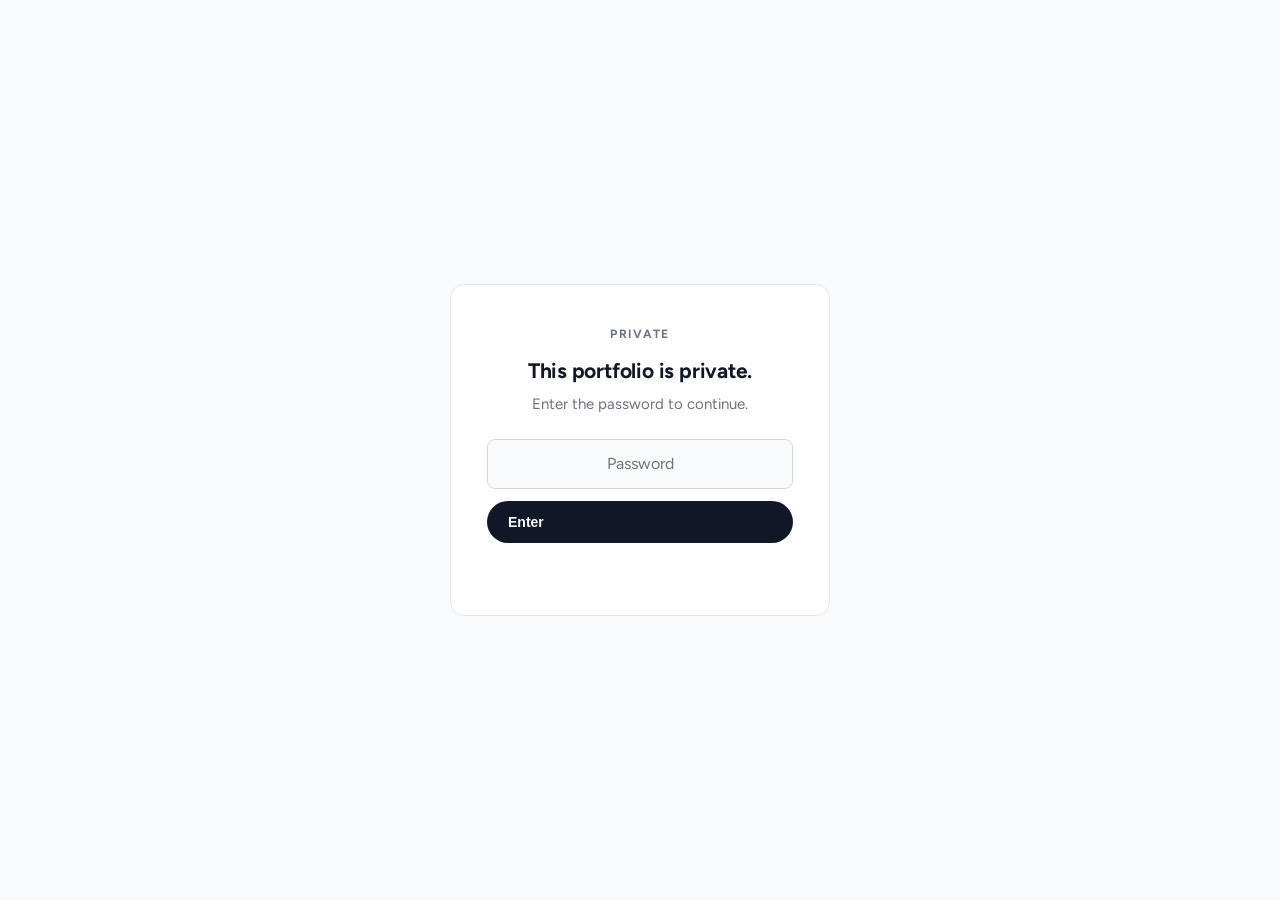
==== about.html @ 8e5d4980 "Add a password gate in front of the whole site Every page now shows a lock screen until the visitor " ====
<!DOCTYPE html>
<html lang="en" class="gate-active">
<head>
  <meta charset="UTF-8" />
  <script>
    if (localStorage.getItem('vgdlt_unlocked') === '1') {
      document.documentElement.classList.remove('gate-active');
    }
  </script>
  <meta name="viewport" content="width=device-width, initial-scale=1.0" />
  <title>About — Valerie Gomez de la Torre</title>
  <link rel="preconnect" href="https://fonts.googleapis.com" />
  <link rel="preconnect" href="https://fonts.gstatic.com" crossorigin />
  <link href="https://fonts.googleapis.com/css2?family=Figtree:ital,wght@0,400;0,700;1,400&display=swap" rel="stylesheet" />
  <link rel="stylesheet" href="style.css?v=48" />
</head>
<body>

  <div id="gate">
    <div class="gate-card">
      <span class="eyebrow">Private</span>
      <h1>This portfolio is private.</h1>
      <p>Enter the password to continue.</p>
      <form class="gate-form" id="gate-form">
        <input class="gate-input" id="gate-input" type="password" placeholder="Password" autocomplete="off" required />
        <button class="btn" type="submit">Enter</button>
        <span class="gate-error" id="gate-error">That&rsquo;s not quite right. Try again.</span>
      </form>
    </div>
  </div>

  <header class="site-header">
    <div class="wrap nav">
      <a class="brand" href="index.html">vgdlt</a>
      <nav class="nav-links" aria-label="Primary">
        <a href="work.html">Work</a>
        <a href="about.html" aria-current="page">About</a>
      </nav>
    </div>
  </header>
  <main>
    <section class="section">
      <div class="wrap stack-lg">
        <div class="page-head">
          <span class="eyebrow">About me</span>
          <h1>A little backstory</h1>
        </div>

        <div class="story">
          <p>I&rsquo;ve always noticed when something feels harder than it should.</p>
          <p>As a kid, I redesigned my dollhouses because the layouts didn&rsquo;t make sense to me. My friends also learned pretty quickly that if I was in charge of an adventure, there was probably going to be a plan. When I got my first car at 16, I read the manual cover to cover. I genuinely wanted to know how everything worked.</p>
          <p>As I got older, I became weirdly aware of wayfinding, whether it was confusing signs in a parking garage, airport lines that sent people in the wrong direction, or later, digital experiences where it wasn&rsquo;t clear what to do next.</p>
          <p>I was always noticing the little moments where better information or a clearer path could make things easier for someone.</p>
          <p>When I discovered <em>The Design of Everyday Things</em>, I finally realized there was a name for the way I saw the world, and that people actually made careers out of it.</p>
          <p>There&rsquo;s another thread that has followed me for just as long.</p>
          <p>I&rsquo;ve always loved helping people recognize and use their strengths.</p>
          <p>In high school and college, I was the friend signing artists up for competitions and helping musicians find gigs. For a while, I even thought I&rsquo;d become a casting agent.</p>
          <p>I&rsquo;ve never needed to be the person in the spotlight. I like seeing potential, connecting dots, and helping things come together.</p>
          <p>That&rsquo;s still what keeps me interested in the work today. The problems are bigger now, and often involve teams, organizations, products, and systems rather than elevator buttons, but the instinct is the same: understand what&rsquo;s getting in the way and find a better way through it.</p>
          <p>These days I live in Austin with my two kids and our dog, Violet. My family is from Ecuador, and that&rsquo;s an important part of who I am.</p>
          <p>I love the beach, the mountains, big cities, and spending time with family and friends. I also keep doing things that scare me a little, like learning to sail on the ocean despite being afraid of deep water.</p>
          <p>Someday I&rsquo;d love to paint.</p>
          <p>For now, coloring books are doing a pretty good job.</p>
        </div>

        <div class="mosaic">
          <img src="assets/about-kids.jpg" alt="Valerie with her two kids on a night out" />
          <img src="assets/about-beach.jpg" alt="Feet up on a porch rail looking out at the water and a sailboat" />
        </div>

      </div>
    </section>
  </main>

    <section class="section section-dark">
      <div class="wrap center stack">
        <span class="eyebrow">Get in touch</span>
        <p class="lede">Curious about the work, the thinking behind it, or what we could do together? I&rsquo;d love to connect.</p>
        <div class="contact-row">
          <span class="contact-item">
            <span class="contact-email" id="contact-email">valeriegomez@gmail.com</span>
            <button class="copy-btn" type="button" data-copy="valeriegomez@gmail.com" aria-label="Copy email address" title="Copy email">
              <svg width="16" height="16" viewBox="0 0 16 16" fill="none" stroke="currentColor" stroke-width="1.5" stroke-linecap="round" stroke-linejoin="round" aria-hidden="true"><rect x="5.5" y="5.5" width="8" height="8" rx="1.5"/><path d="M10.5 5.5V3.5A1 1 0 0 0 9.5 2.5h-6a1 1 0 0 0-1 1v6a1 1 0 0 0 1 1h2"/></svg>
              <span class="copy-feedback" aria-live="polite"></span>
            </button>
          </span>
          <span class="contact-sep" aria-hidden="true">&middot;</span>
          <a class="contact-link" href="https://linkedin.com/in/valeriegomezdelatorre" target="_blank" rel="noopener">LinkedIn</a>
        </div>
      </div>
    </section>

  <footer class="site-footer">
    <div class="wrap">
      <span>&copy; 2026 Valerie Gomez de la Torre</span>
    </div>
  </footer>

<script>
  document.querySelectorAll('.copy-btn').forEach(function (btn) {
    btn.addEventListener('click', function () {
      var text = btn.getAttribute('data-copy');
      var fb = btn.querySelector('.copy-feedback');
      function done(ok) {
        fb.textContent = ok ? 'Copied' : 'Press \u2318C';
        btn.classList.add('is-copied');
        setTimeout(function () { fb.textContent = ''; btn.classList.remove('is-copied'); }, 1600);
      }
      if (navigator.clipboard && navigator.clipboard.writeText) {
        navigator.clipboard.writeText(text).then(function () { done(true); }, function () { done(false); });
      } else {
        var r = document.createRange(); r.selectNodeContents(document.getElementById('contact-email'));
        var sel = window.getSelection(); sel.removeAllRanges(); sel.addRange(r);
        done(document.execCommand && document.execCommand('copy'));
      }
    });
  });
</script>
  <script src="assets/gate.js" defer></script>
</body>
</html>
---- style.css ----
/* ==========================================================================
   Portfolio v2 — design system
   Grayscale-first, one typeface (Figtree 400/700), flat surfaces, no shadows.
   ========================================================================== */

:root {
  --ink: #111827;
  --body: #4B5563;
  --muted: #6B7280;
  --faint: #9CA3AF;
  --bg: #F9FAFB;
  --bg-alt: #F3F4F6;
  --line: #E5E7EB;
  --line-strong: #D1D5DB;
  --white: #FFFFFF;
  --accent: #6366F1;        /* reserved; currently unused */

  --r-sm: 8px;
  --r-md: 14px;
  --r-lg: 16px;
  --r-xl: 24px;

  --margin: clamp(20px, 3vw, 48px);
  --measure: 62ch;
  --font: "Figtree", system-ui, -apple-system, "Segoe UI", Helvetica, Arial, sans-serif;
}

/* ---------- Reset ---------- */
*, *::before, *::after { box-sizing: border-box; }
html { -webkit-text-size-adjust: 100%; }
body {
  margin: 0;
  font-family: var(--font);
  font-weight: 400;
  font-size: 17px;
  line-height: 1.5;
  color: var(--body);
  background: var(--bg);
  -webkit-font-smoothing: antialiased;
}
img { max-width: 100%; display: block; }
a { color: inherit; text-decoration: none; }
h1, h2, h3, p { margin: 0; }
ul { margin: 0; padding: 0; list-style: none; }

/* ---------- Type scale ---------- */
h1, h2, h3, .display { color: var(--ink); font-weight: 700; }
.display { font-size: clamp(34px, 5vw, 58px); line-height: 1.15; letter-spacing: -0.01em; }
h1 { font-size: clamp(30px, 4vw, 44px); line-height: 1.2; letter-spacing: -0.01em; }
h2 { font-size: clamp(24px, 3vw, 32px); line-height: 1.25; }
h3 { font-size: 20px; line-height: 1.3; }

.lede { font-size: clamp(18px, 1.6vw, 22px); line-height: 1.45; max-width: var(--measure); }
p { max-width: var(--measure); }
p + p { margin-top: 1em; }

.eyebrow {
  display: block;
  font-size: 12px;
  font-weight: 700;
  text-transform: uppercase;
  letter-spacing: 0.14em;
  color: var(--muted);
}
.meta { font-size: 14px; color: var(--muted); }
.caption { font-size: 13px; color: var(--faint); }

/* ---------- Layout ---------- */
.wrap {
  width: 100%;
  max-width: 1120px;
  margin: 0 auto;
  padding-left: var(--margin);
  padding-right: var(--margin);
}
.section { padding: clamp(56px, 8vw, 112px) 0; }
.section-tight { padding: clamp(40px, 5vw, 64px) 0; }
.section-alt { background: var(--bg-alt); }
.section-intro { padding-bottom: clamp(32px, 4vw, 56px); }
.standfirst { padding: clamp(32px, 4vw, 48px) 0 0; }
.standfirst-text {
  color: var(--ink);
  font-weight: 700;
  font-size: clamp(18px, 1.6vw, 22px);
  line-height: 1.45;
  max-width: 880px;
}
.standfirst + .section-intro { padding-top: 24px; }
.para { padding: 28px 0; border-top: 1px solid var(--line); }
.para:last-child { border-bottom: 1px solid var(--line); }
.para .runin { display: block; color: var(--ink); font-weight: 700; font-size: 20px; line-height: 1.35; margin-bottom: 10px; }
.para p { max-width: 880px; }
.section-dark { background: var(--ink); color: var(--faint); }
.section-dark h1, .section-dark h2, .section-dark h3, .section-dark .display { color: var(--white); }
.section-dark .eyebrow { color: var(--faint); }
.section-dark .lede { max-width: none; font-size: 19px; text-wrap: balance; }
.section-dark a.btn { background: var(--white); color: var(--ink); }
.section-dark a.btn-ghost { background: transparent; color: var(--white); border-color: rgba(255, 255, 255, 0.4); }

.stack > * + * { margin-top: 20px; }
.stack-lg > * + * { margin-top: 40px; }
.center { text-align: center; }
.nowrap { white-space: nowrap; }
@media (max-width: 600px) { .nowrap { white-space: normal; } }
.center p, .center .lede { margin-left: auto; margin-right: auto; }

hr, .rule { border: 0; height: 0; border-top: 1px solid var(--line); margin: 0; }

/* ---------- Header / nav ---------- */
.site-header {
  border-bottom: 1px solid var(--line);
  background: var(--bg);
}
.nav {
  display: flex;
  align-items: center;
  justify-content: space-between;
  gap: 24px;
  height: 68px;
}
.brand {
  display: inline-flex;
  align-items: center;
  gap: 10px;
  font-weight: 700;
  color: var(--ink);
  font-size: 16px;
  letter-spacing: 0.04em;
}
.nav-links { display: flex; gap: 6px; }
.nav-links a {
  font-size: 14px;
  font-weight: 700;
  color: var(--muted);
  padding: 8px 12px;
  border-radius: 999px;
}
.nav-links a:hover { color: var(--ink); background: var(--bg-alt); }
.nav-links a[aria-current="page"] { color: var(--white); background: var(--ink); }

/* Contact row in the dark band */
.contact-row {
  display: flex;
  flex-wrap: wrap;
  justify-content: center;
  align-items: center;
  gap: 12px 18px;
  font-size: 18px;
  font-weight: 700;
  color: var(--white);
}
.contact-item { display: inline-flex; align-items: center; gap: 8px; }
.contact-sep { color: var(--faint); font-weight: 400; }
.contact-link {
  color: var(--white);
  border-bottom: 1px solid rgba(255, 255, 255, 0.4);
  padding-bottom: 2px;
}
.contact-link:hover { border-bottom-color: var(--white); }
.copy-btn {
  position: relative;
  display: inline-flex;
  align-items: center;
  justify-content: center;
  width: 30px;
  height: 30px;
  padding: 0;
  border: 1px solid rgba(255, 255, 255, 0.25);
  border-radius: var(--r-sm);
  background: transparent;
  color: var(--faint);
  cursor: pointer;
  font: inherit;
}
.copy-btn:hover, .copy-btn:focus-visible { color: var(--white); border-color: rgba(255, 255, 255, 0.6); outline: none; }
.copy-btn.is-copied { color: var(--white); border-color: var(--white); }
.copy-feedback {
  position: absolute;
  left: 50%;
  bottom: calc(100% + 8px);
  transform: translateX(-50%);
  font-size: 12px;
  font-weight: 700;
  letter-spacing: 0.08em;
  text-transform: uppercase;
  color: var(--white);
  white-space: nowrap;
  pointer-events: none;
}

/* ---------- Footer ---------- */
.site-footer {
  border-top: 1px solid var(--line);
  padding: 32px 0;
  font-size: 14px;
  color: var(--muted);
}
.site-footer .wrap {
  display: flex;
  flex-wrap: wrap;
  justify-content: space-between;
  gap: 12px 24px;
}
.site-footer a { color: var(--ink); font-weight: 700; }

/* ---------- Components ---------- */
.btn {
  display: inline-flex;
  align-items: center;
  gap: 8px;
  padding: 12px 20px;
  border-radius: 999px;
  background: var(--ink);
  color: var(--white);
  font-size: 14px;
  font-weight: 700;
  border: 1px solid transparent;
}
.btn-ghost { background: transparent; color: var(--ink); border-color: var(--line-strong); }
.btn-row { display: flex; flex-wrap: wrap; gap: 12px; }
.text-link {
  color: var(--ink);
  font-weight: 700;
  border-bottom: 1px solid var(--line-strong);
  padding-bottom: 2px;
}
.text-link:hover { border-bottom-color: var(--ink); }

.pill {
  display: inline-flex;
  align-items: center;
  padding: 5px 11px;
  border-radius: 999px;
  font-size: 11px;
  font-weight: 700;
  text-transform: uppercase;
  letter-spacing: 0.12em;
  line-height: 1.2;
  background: var(--line);
  color: var(--muted);
}
.pill-ink { background: var(--ink); color: var(--white); }
.pill-row { display: flex; flex-wrap: wrap; gap: 8px; }

.card {
  --card-pad: clamp(24px, 3vw, 36px);
  background: var(--white);
  border: 1px solid var(--line);
  border-radius: var(--r-md);
  padding: var(--card-pad);
}
.card-lg { border-radius: var(--r-lg); }

.marker {
  width: 28px;
  height: 28px;
  flex: 0 0 28px;
  border-radius: 50%;
  background: var(--ink);
  color: var(--white);
  display: inline-grid;
  place-items: center;
  font-size: 13px;
  font-weight: 700;
}

.placeholder {
  background: var(--bg-alt);
  border: 1px solid var(--line-strong);
  border-radius: var(--r-xl);
  display: grid;
  place-items: center;
  color: var(--faint);
  font-size: 13px;
  font-weight: 700;
  text-transform: uppercase;
  letter-spacing: 0.12em;
}

/* ---------- Home ---------- */
.hero {
  display: grid;
  grid-template-columns: minmax(0, 1.4fr) minmax(260px, 0.8fr);
  gap: clamp(40px, 6vw, 96px);
  align-items: center;
}
.hero-copy > * + * { margin-top: 24px; }
.hero-copy .display { margin-top: 16px; }
.portrait {
  aspect-ratio: 1 / 1;
  width: 100%;
  max-width: 420px;
  justify-self: end;
  border-radius: var(--r-xl);
  border: 1px solid var(--line-strong);
  object-fit: cover;
  overflow: hidden;
}

.logos { margin-top: 32px; }
.hero-solo { grid-template-columns: 1fr; }
.logos-center { text-align: center; }
.logos-note { margin: 0 auto; max-width: 62ch; color: var(--body); font-size: 16px; }
.logos-center .logo-row { justify-content: center; }
.logo-row {
  display: flex;
  flex-wrap: wrap;
  align-items: center;
  gap: 32px clamp(28px, 4vw, 56px);
}
.logo-row img {
  height: 28px;
  width: auto;
}
.logo-row img.logo-cisco { height: 40px; }
.logo-row img.logo-duo { height: 26px; }
.logo-row img.logo-frog { height: 26px; }
.logo-row img.logo-mckinsey { height: 30px; }
.logo-row img.logo-1password { height: 24px; }
.logo-row img.logo-att { height: 30px; }
.logo-row img.logo-hp { height: 38px; }

/* ---------- Home: thesis + four lenses ---------- */
.thesis > * + * { margin-top: 24px; }
.thesis p, .thesis .lede { max-width: 880px; }
.thesis .display { margin-top: 16px; }
.lede-ink { color: var(--ink); font-weight: 700; }
.lens-list { border-top: 1px solid var(--line); }
.lens-row {
  display: grid;
  grid-template-columns: 220px 1fr;
  gap: 24px clamp(24px, 4vw, 48px);
  padding: 32px 0 36px;
  border-bottom: 1px solid var(--line);
}
.lens-row h2 { font-size: 21px; line-height: 1.3; }
.lens-row p { max-width: 60ch; }
.more { margin-top: clamp(40px, 6vw, 56px); }
.more > * + * { margin-top: 24px; }
.more .lede, .more p { max-width: 880px; }

/* ---------- Article (How I work) ---------- */
.article .page-head .lede, .article .practice p, .article .looks, .article .outcome, .article .more p, .article .more .lede { max-width: 880px; }
.article .page-head { margin-bottom: clamp(48px, 7vw, 80px); }
.lens-section { padding-top: clamp(32px, 5vw, 44px); border-top: 1px solid var(--line); margin-bottom: clamp(40px, 6vw, 64px); }
.lens-head { margin-bottom: clamp(28px, 4vw, 40px); }
.lens-head h2 { font-size: clamp(26px, 3vw, 34px); margin-bottom: 8px; }
.practice { margin-bottom: clamp(40px, 5vw, 56px); }
.practice:last-child { margin-bottom: 0; }
.practice h3 { font-size: clamp(20px, 2vw, 24px); margin-bottom: 14px; }

.sub-label {
  display: block;
  font-size: 12px;
  font-weight: 700;
  text-transform: uppercase;
  letter-spacing: 0.14em;
  color: var(--muted);
  margin-bottom: 12px;
}
.looks { padding-left: 20px; list-style: disc; margin-top: 18px; }
.looks li { margin-bottom: 8px; padding-left: 4px; }
.looks li::marker { color: var(--faint); }
.outcome {
  margin-top: 24px;
  padding: 20px 24px;
  background: var(--bg-alt);
  border-radius: var(--r-md);
}
.outcome .sub-label { margin-bottom: 6px; }
.outcome p { color: var(--ink); }

/* ---------- Work ---------- */
.page-head > * + * { margin-top: 16px; }
.case-list { display: grid; gap: 20px; }
.case { display: grid; gap: 16px; }
.case-head {
  display: flex;
  flex-wrap: wrap;
  align-items: baseline;
  justify-content: space-between;
  gap: 8px 24px;
}
.case-cols {
  display: grid;
  grid-template-columns: repeat(3, 1fr);
  border-top: 1px solid var(--line);
  margin-top: 8px;
}
.case-col {
  padding: 24px 24px 4px 0;
  border-right: 1px solid var(--line);
}
.case-col + .case-col { padding-left: 24px; }
.case-col:last-child { border-right: 0; padding-right: 0; }
.case-label {
  display: block;
  font-size: 11px;
  font-weight: 700;
  text-transform: uppercase;
  letter-spacing: 0.12em;
  color: var(--faint);
  margin-bottom: 12px;
}
.case-col h3 { font-size: 18px; line-height: 1.35; margin-bottom: 14px; }
.case-col ul { padding-left: 18px; list-style: disc; font-size: 15px; line-height: 1.55; }
.case-col li { margin-bottom: 8px; }
.case-col li:last-child { margin-bottom: 0; }
.case-col li::marker { color: var(--faint); }

/* Featured case: dark cover band flush with the card edges */
.case-cover {
  background: var(--ink);
  color: var(--faint);
  margin: calc(-1 * var(--card-pad)) calc(-1 * var(--card-pad)) 8px;
  padding: var(--card-pad);
  border-radius: var(--r-lg) var(--r-lg) 0 0;
  overflow: hidden;
}
.case-cover-top {
  display: grid;
  grid-template-columns: minmax(0, 1fr) 44%;
  gap: clamp(24px, 4vw, 56px);
}
.case-cover-copy {
  display: flex;
  flex-direction: column;
  align-items: flex-start;
  gap: clamp(28px, 4vw, 40px);
}
.case-cover h2 {
  color: var(--white);
  font-size: clamp(30px, 3.6vw, 44px);
  line-height: 1.12;
  letter-spacing: -0.01em;
}
.case-sub {
  display: block;
  color: var(--faint);
  font-size: clamp(18px, 2vw, 24px);
  line-height: 1.3;
  margin-top: 10px;
}
.logo-pill {
  display: inline-flex;
  align-items: center;
  padding: 12px 20px;
  border: 1px solid rgba(255, 255, 255, 0.35);
  border-radius: 999px;
}
.logo-pill img { height: 22px; width: auto; }
.case-meta {
  margin: 0;
  width: 100%;
  max-width: 420px;
}
.case-meta div {
  display: grid;
  grid-template-columns: 90px 1fr;
  gap: 16px;
  padding: 12px 0;
  border-top: 1px solid rgba(255, 255, 255, 0.18);
  align-items: baseline;
}
.case-meta dt {
  font-size: 11px;
  font-weight: 700;
  text-transform: uppercase;
  letter-spacing: 0.12em;
  color: var(--faint);
  padding-top: 3px;
}
.case-meta dd { margin: 0; color: var(--white); font-size: 16px; line-height: 1.45; }
/* Screenshot: bleeds off the top, right, and bottom edges of the band */
.case-shotwrap {
  position: relative;
  margin: calc(-1 * var(--card-pad)) calc(-1 * var(--card-pad)) calc(-1 * var(--card-pad)) 0;
  min-height: 320px;
  overflow: hidden;
}
.case-shotwrap img {
  position: absolute;
  top: 48px;
  left: 0;
  width: calc(100% + 80px);
  max-width: none;
  height: calc(100% - 48px);
  object-fit: cover;
  object-position: left top;
  border-radius: var(--r-md) 0 0 0;
  border: 1px solid rgba(255, 255, 255, 0.18);
  border-right: 0;
  border-bottom: 0;
}

/* ---------- Playbook ---------- */
.feed { max-width: 720px; }
.entry {
  display: grid;
  grid-template-columns: 28px 1fr;
  gap: 20px;
  padding: clamp(32px, 4vw, 48px) 0;
  border-top: 1px solid var(--line);
}
.entry:first-child { border-top: 0; padding-top: 0; }
.entry-body > * + * { margin-top: 12px; }
.entry-body h2 { font-size: 22px; }
.entry-body .meta { margin-top: 0; margin-bottom: 4px; }

/* ---------- About ---------- */
.mosaic {
  display: grid;
  grid-template-columns: repeat(2, 1fr);
  gap: 12px;
  max-width: 76ch;
}
.mosaic .placeholder, .mosaic img {
  aspect-ratio: 1 / 1;
  width: 100%;
  object-fit: cover;
  border-radius: var(--r-xl);
  border: 1px solid var(--line-strong);
}
.story { max-width: 76ch; }
.story p { max-width: none; font-size: 17px; }
.story p + p { margin-top: 1.2em; }
.two-col {
  display: grid;
  grid-template-columns: 220px 1fr;
  gap: clamp(24px, 4vw, 64px);
  align-items: start;
}

/* ---------- Responsive ---------- */
@media (max-width: 860px) {
  .hero { grid-template-columns: minmax(0, 1fr); }
  .portrait { max-width: 280px; }
  .portrait { justify-self: start; max-width: 320px; order: -1; }
  .photo-grid { grid-template-columns: repeat(2, 1fr); }
  .mosaic { grid-template-columns: repeat(2, 1fr); }
  .two-col { grid-template-columns: 1fr; }
  .lens-row { grid-template-columns: 1fr; gap: 10px; }
  .case-cols { grid-template-columns: 1fr; }
  .case-cover-top { grid-template-columns: 1fr; }
  .case-shotwrap { margin: 0; min-height: 0; }
  .case-shotwrap img { position: static; width: 100%; height: auto; border-radius: var(--r-md); border-right: 1px solid rgba(255, 255, 255, 0.18); }
  .case-col { border-right: 0; border-bottom: 1px solid var(--line); padding: 20px 0; }
  .case-col + .case-col { padding-left: 0; }
  .case-col:last-child { border-bottom: 0; }
}
@media (max-width: 600px) {
  body { font-size: 16px; }
  .nav { height: auto; padding: 14px 0; flex-wrap: wrap; }
  .nav-links a { padding: 6px 10px; }
  .entry { grid-template-columns: 1fr; gap: 10px; }
  .mosaic { grid-template-columns: repeat(2, 1fr); }
}

/* ---------- Password gate ---------- */
#gate {
  display: none;
  position: fixed;
  inset: 0;
  z-index: 9999;
  align-items: center;
  justify-content: center;
  background: var(--bg);
  padding: var(--margin);
}
html.gate-active #gate { display: flex; }
html.gate-active .site-header,
html.gate-active main,
html.gate-active .site-footer { display: none !important; }

.gate-card {
  width: 100%;
  max-width: 380px;
  background: var(--white);
  border: 1px solid var(--line);
  border-radius: var(--r-md);
  padding: 40px 36px;
  text-align: center;
}
.gate-card .eyebrow { display: block; margin-bottom: 14px; }
.gate-card h1 { font-size: 21px; line-height: 1.3; margin-bottom: 8px; }
.gate-card p { font-size: 15px; color: var(--muted); margin: 0 auto 24px; max-width: 30ch; }
.gate-form { display: flex; flex-direction: column; gap: 12px; }
.gate-input {
  font: inherit;
  font-size: 16px;
  padding: 12px 16px;
  border: 1px solid var(--line-strong);
  border-radius: var(--r-sm);
  background: var(--bg);
  color: var(--ink);
  text-align: center;
  width: 100%;
}
.gate-input:focus { outline: 2px solid var(--ink); outline-offset: 1px; }
.gate-error {
  font-size: 13px;
  color: #B42318;
  min-height: 18px;
  visibility: hidden;
}
.gate-error.show { visibility: visible; }
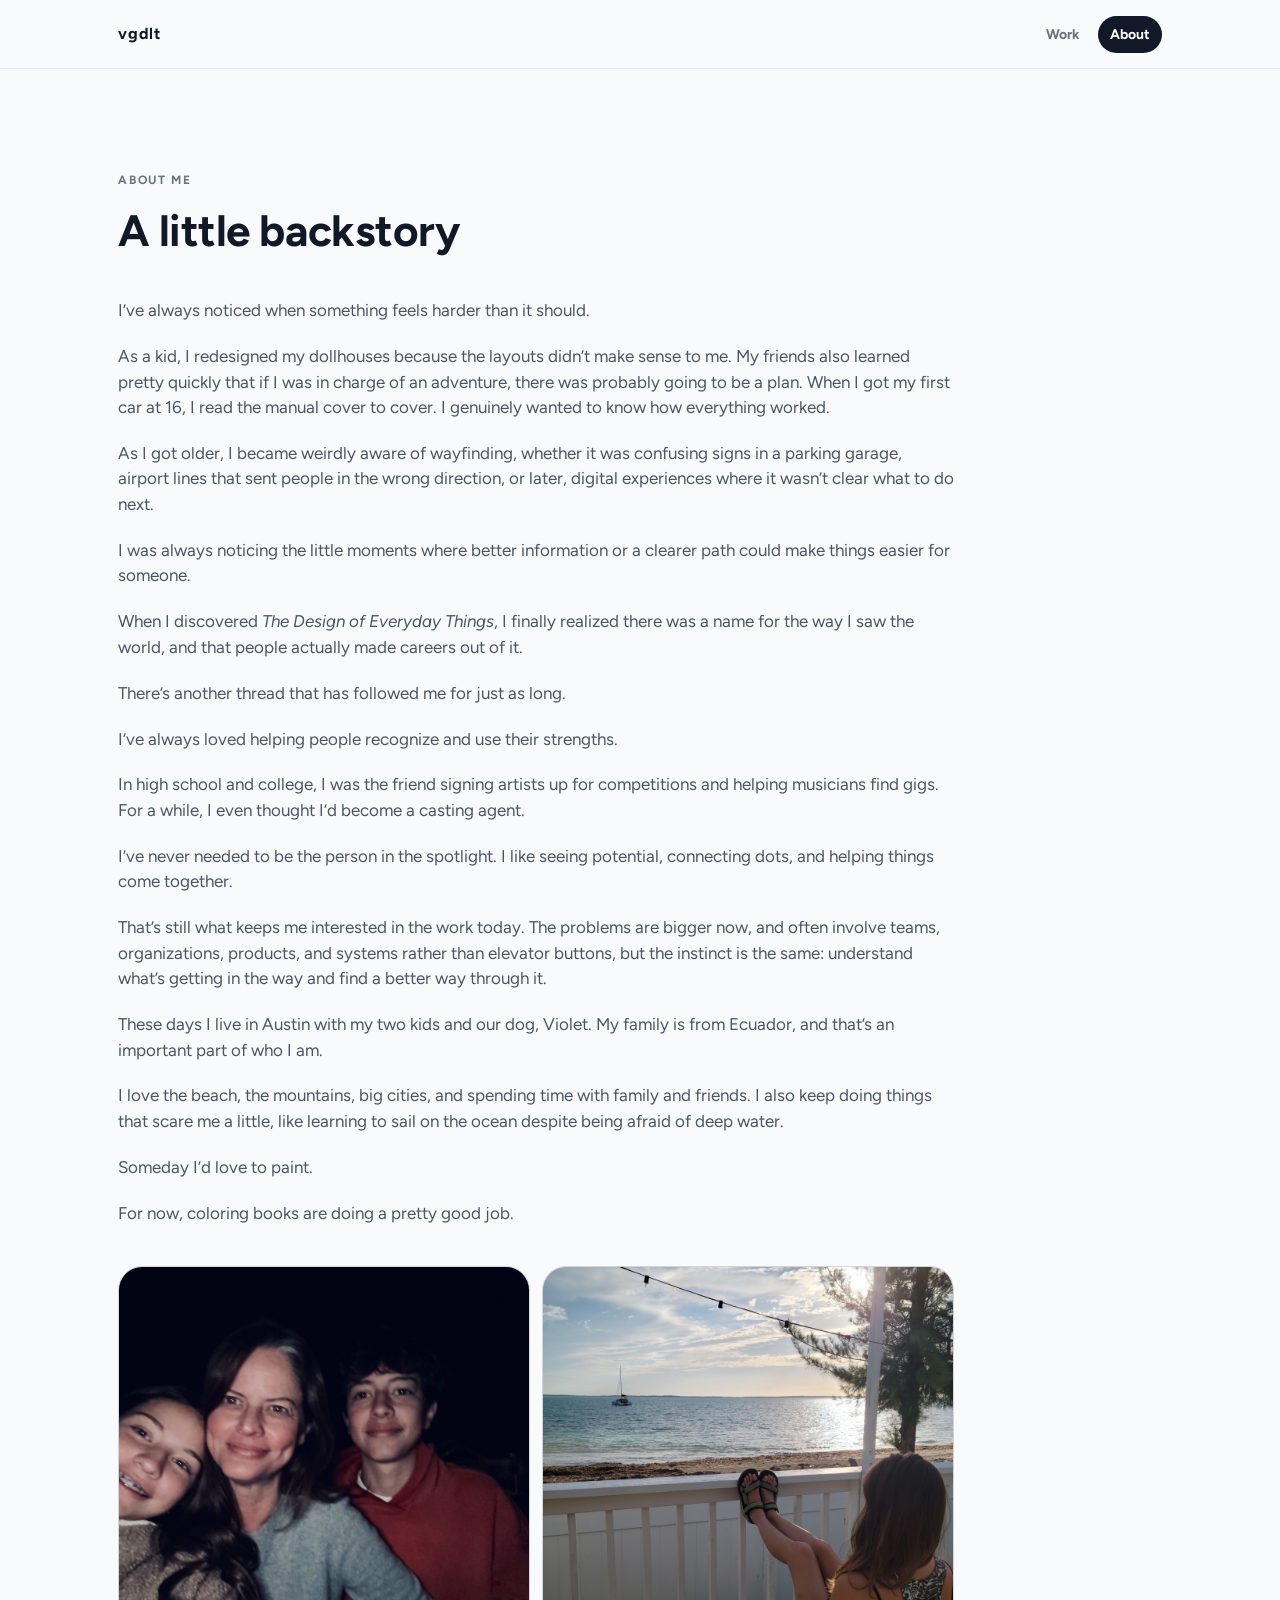
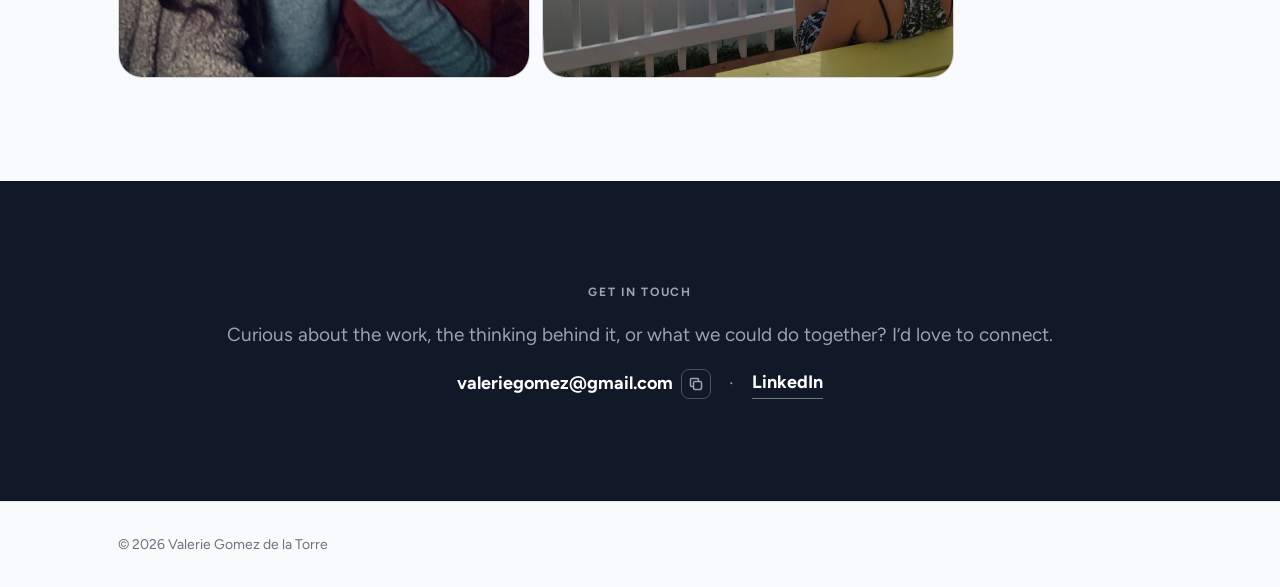
==== commit b82fe90c: "Revert "Add a password gate in front of the whole site" This reverts commit 8e5d498059c653c047aed2ac" ====
--- a/about.html
+++ b/about.html
@@ -1,33 +1,15 @@
 <!DOCTYPE html>
-<html lang="en" class="gate-active">
+<html lang="en">
 <head>
   <meta charset="UTF-8" />
-  <script>
-    if (localStorage.getItem('vgdlt_unlocked') === '1') {
-      document.documentElement.classList.remove('gate-active');
-    }
-  </script>
   <meta name="viewport" content="width=device-width, initial-scale=1.0" />
   <title>About — Valerie Gomez de la Torre</title>
   <link rel="preconnect" href="https://fonts.googleapis.com" />
   <link rel="preconnect" href="https://fonts.gstatic.com" crossorigin />
   <link href="https://fonts.googleapis.com/css2?family=Figtree:ital,wght@0,400;0,700;1,400&display=swap" rel="stylesheet" />
-  <link rel="stylesheet" href="style.css?v=48" />
+  <link rel="stylesheet" href="style.css?v=47" />
 </head>
 <body>
-
-  <div id="gate">
-    <div class="gate-card">
-      <span class="eyebrow">Private</span>
-      <h1>This portfolio is private.</h1>
-      <p>Enter the password to continue.</p>
-      <form class="gate-form" id="gate-form">
-        <input class="gate-input" id="gate-input" type="password" placeholder="Password" autocomplete="off" required />
-        <button class="btn" type="submit">Enter</button>
-        <span class="gate-error" id="gate-error">That&rsquo;s not quite right. Try again.</span>
-      </form>
-    </div>
-  </div>
 
   <header class="site-header">
     <div class="wrap nav">
@@ -116,6 +98,5 @@
     });
   });
 </script>
-  <script src="assets/gate.js" defer></script>
 </body>
 </html>
--- a/style.css
+++ b/style.css
@@ -555,52 +555,3 @@
   .entry { grid-template-columns: 1fr; gap: 10px; }
   .mosaic { grid-template-columns: repeat(2, 1fr); }
 }
-
-/* ---------- Password gate ---------- */
-#gate {
-  display: none;
-  position: fixed;
-  inset: 0;
-  z-index: 9999;
-  align-items: center;
-  justify-content: center;
-  background: var(--bg);
-  padding: var(--margin);
-}
-html.gate-active #gate { display: flex; }
-html.gate-active .site-header,
-html.gate-active main,
-html.gate-active .site-footer { display: none !important; }
-
-.gate-card {
-  width: 100%;
-  max-width: 380px;
-  background: var(--white);
-  border: 1px solid var(--line);
-  border-radius: var(--r-md);
-  padding: 40px 36px;
-  text-align: center;
-}
-.gate-card .eyebrow { display: block; margin-bottom: 14px; }
-.gate-card h1 { font-size: 21px; line-height: 1.3; margin-bottom: 8px; }
-.gate-card p { font-size: 15px; color: var(--muted); margin: 0 auto 24px; max-width: 30ch; }
-.gate-form { display: flex; flex-direction: column; gap: 12px; }
-.gate-input {
-  font: inherit;
-  font-size: 16px;
-  padding: 12px 16px;
-  border: 1px solid var(--line-strong);
-  border-radius: var(--r-sm);
-  background: var(--bg);
-  color: var(--ink);
-  text-align: center;
-  width: 100%;
-}
-.gate-input:focus { outline: 2px solid var(--ink); outline-offset: 1px; }
-.gate-error {
-  font-size: 13px;
-  color: #B42318;
-  min-height: 18px;
-  visibility: hidden;
-}
-.gate-error.show { visibility: visible; }
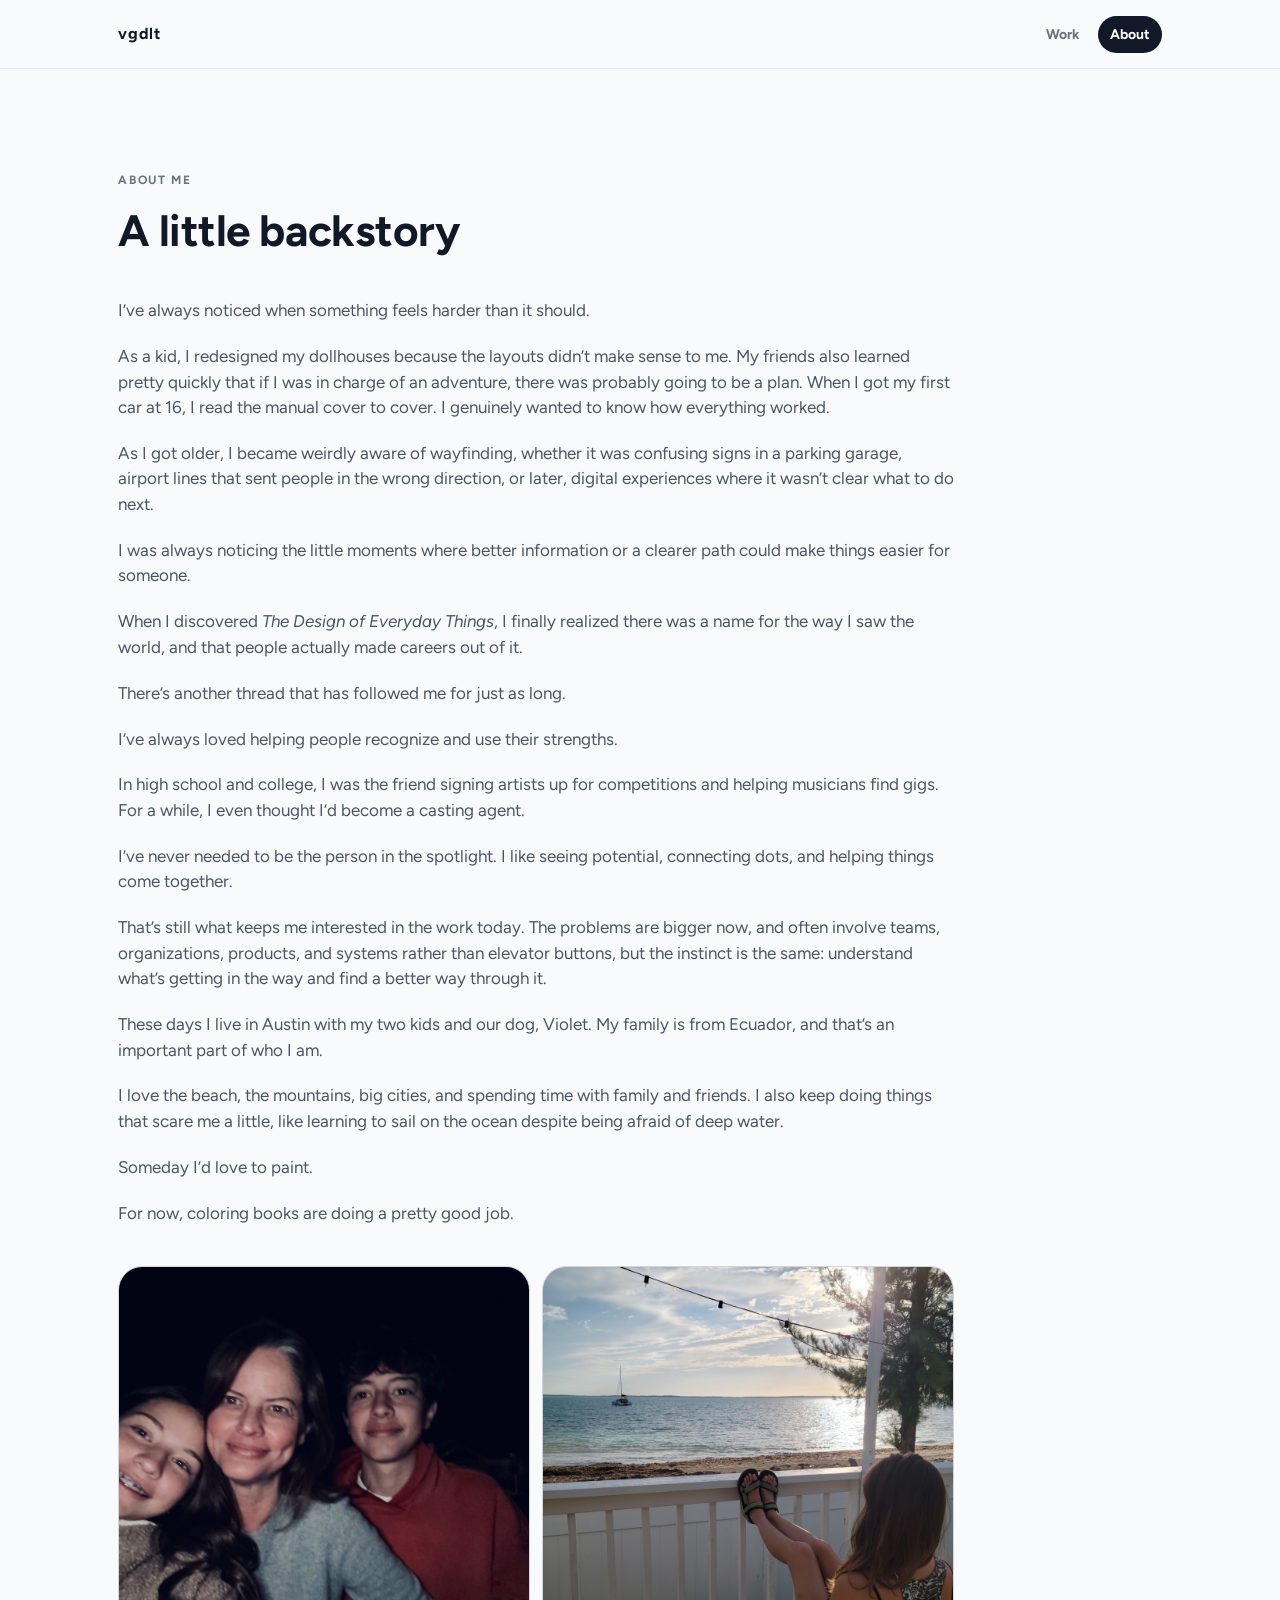
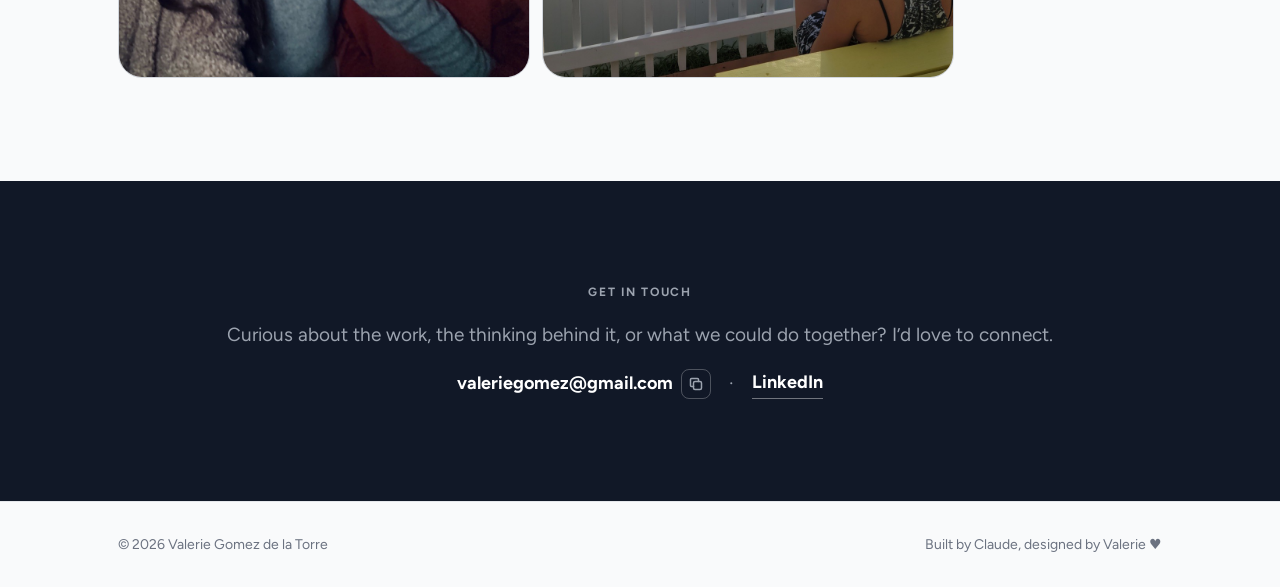
==== commit 6bdd1836: "Add a built-by credit to the footer 'Built by Claude, designed by Valerie' with a heart, sitting opp" ====
--- a/about.html
+++ b/about.html
@@ -7,7 +7,11 @@
   <link rel="preconnect" href="https://fonts.googleapis.com" />
   <link rel="preconnect" href="https://fonts.gstatic.com" crossorigin />
   <link href="https://fonts.googleapis.com/css2?family=Figtree:ital,wght@0,400;0,700;1,400&display=swap" rel="stylesheet" />
-  <link rel="stylesheet" href="style.css?v=47" />
+  <link rel="icon" type="image/svg+xml" href="assets/favicon.svg?v=1" />
+  <link rel="icon" type="image/png" sizes="32x32" href="assets/favicon-32.png?v=1" />
+  <link rel="icon" type="image/png" sizes="16x16" href="assets/favicon-16.png?v=1" />
+  <link rel="apple-touch-icon" href="assets/apple-touch-icon.png?v=1" />
+  <link rel="stylesheet" href="style.css?v=51" />
 </head>
 <body>
 
@@ -75,6 +79,7 @@
   <footer class="site-footer">
     <div class="wrap">
       <span>&copy; 2026 Valerie Gomez de la Torre</span>
+      <span>Built by Claude, designed by Valerie &hearts;</span>
     </div>
   </footer>
 
--- a/style.css
+++ b/style.css
@@ -286,15 +286,62 @@
 }
 .hero-copy > * + * { margin-top: 24px; }
 .hero-copy .display { margin-top: 16px; }
-.portrait {
+.portrait-wrap {
+  position: relative;
   aspect-ratio: 1 / 1;
   width: 100%;
   max-width: 420px;
   justify-self: end;
   border-radius: var(--r-xl);
   border: 1px solid var(--line-strong);
+  overflow: hidden;
+}
+.portrait {
+  width: 100%;
+  height: 100%;
+  display: block;
   object-fit: cover;
   overflow: hidden;
+}
+.portrait-credit {
+  position: absolute;
+  right: 12px;
+  bottom: 12px;
+  padding: 6px 10px;
+  border-radius: 999px;
+  background: rgba(17, 24, 39, 0.78);
+  color: var(--white);
+  font-size: 11px;
+  line-height: 1.4;
+  white-space: nowrap;
+  opacity: 0;
+  transform: translateY(4px);
+  transition: opacity 0.15s ease, transform 0.15s ease;
+  pointer-events: none;
+}
+.portrait-wrap:hover .portrait-credit,
+.portrait-wrap:focus-within .portrait-credit {
+  opacity: 1;
+  transform: translateY(0);
+  pointer-events: auto;
+}
+.credit-short { display: none; }
+/* No mouse to hover with: show the credit outright instead of hiding it forever,
+   and swap to the shorter label since it's permanently on screen */
+@media (hover: none) {
+  .portrait-credit {
+    opacity: 1;
+    transform: translateY(0);
+    pointer-events: auto;
+  }
+  .credit-full { display: none; }
+  .credit-short { display: inline; }
+}
+.portrait-credit a {
+  color: var(--white);
+  font-weight: 700;
+  text-decoration: underline;
+  text-underline-offset: 2px;
 }
 
 .logos { margin-top: 32px; }
@@ -534,8 +581,7 @@
 /* ---------- Responsive ---------- */
 @media (max-width: 860px) {
   .hero { grid-template-columns: minmax(0, 1fr); }
-  .portrait { max-width: 280px; }
-  .portrait { justify-self: start; max-width: 320px; order: -1; }
+  .portrait-wrap { justify-self: start; max-width: 320px; order: -1; }
   .photo-grid { grid-template-columns: repeat(2, 1fr); }
   .mosaic { grid-template-columns: repeat(2, 1fr); }
   .two-col { grid-template-columns: 1fr; }
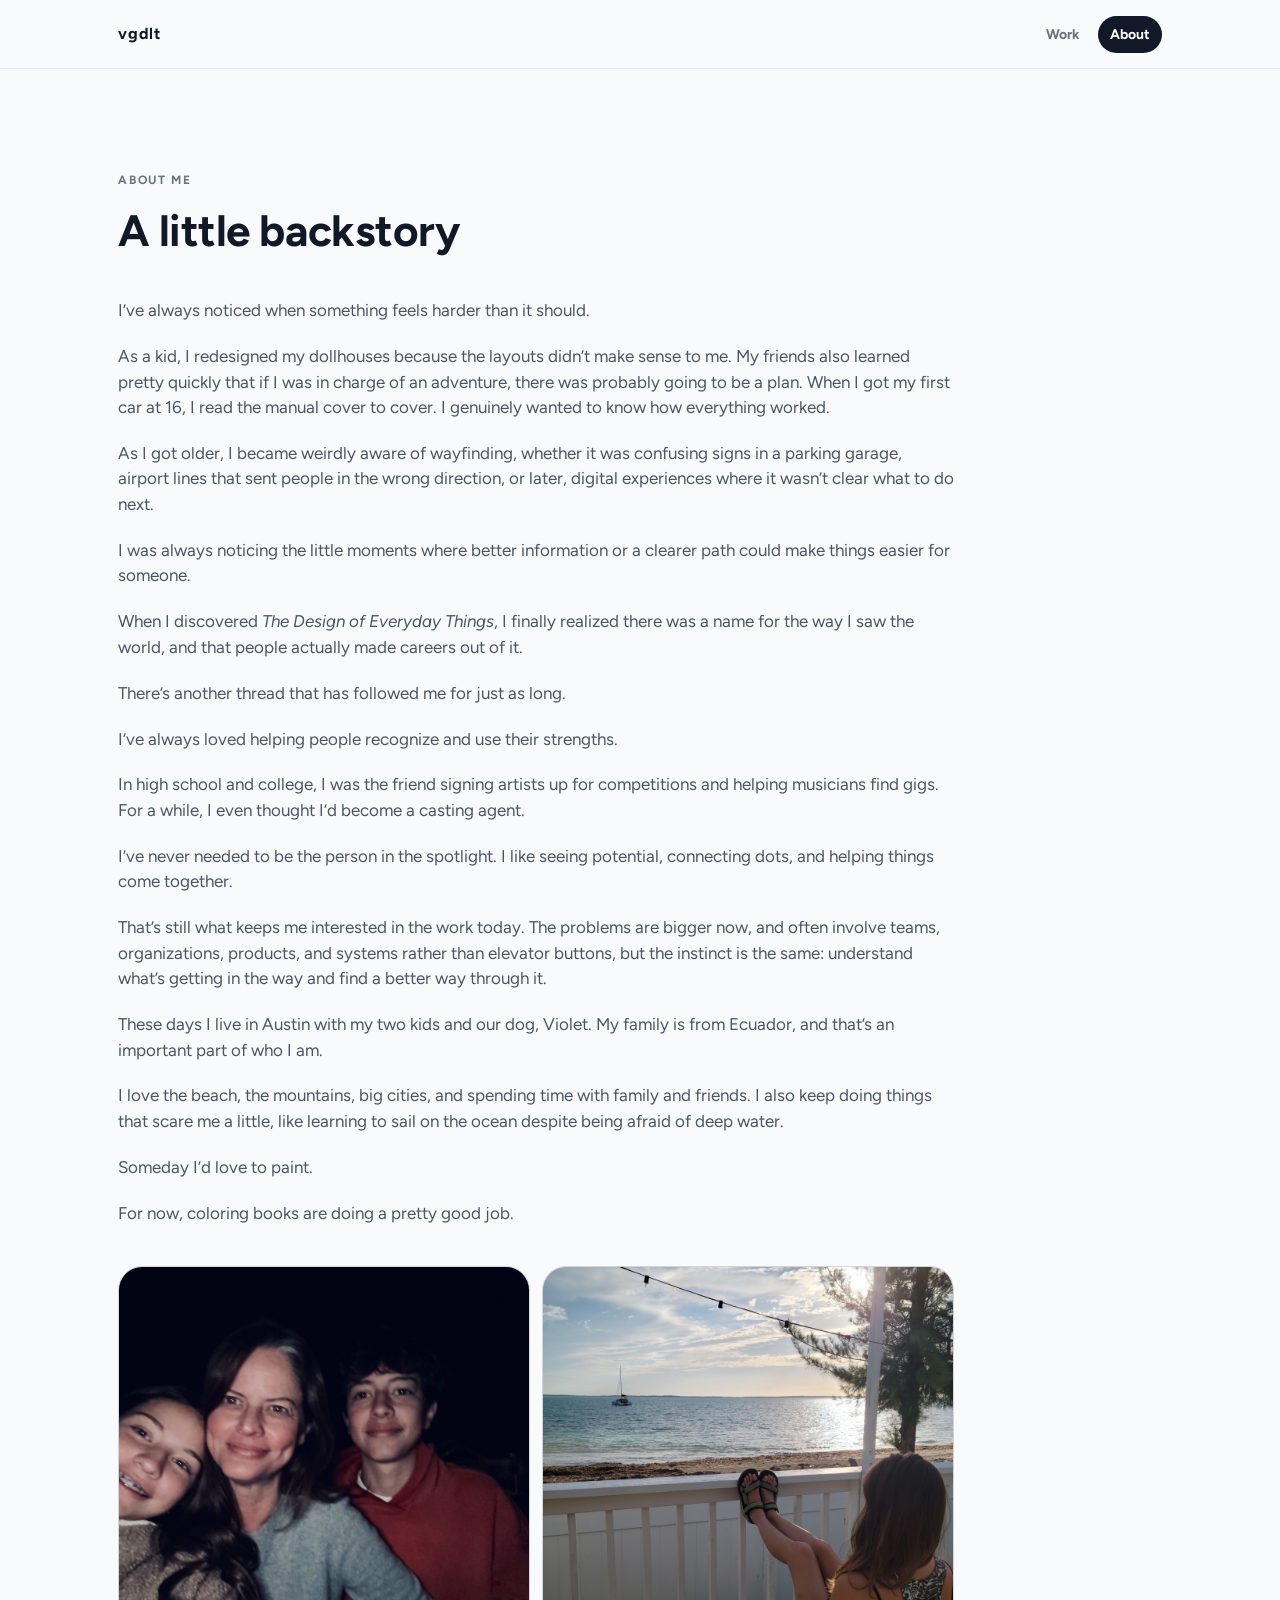
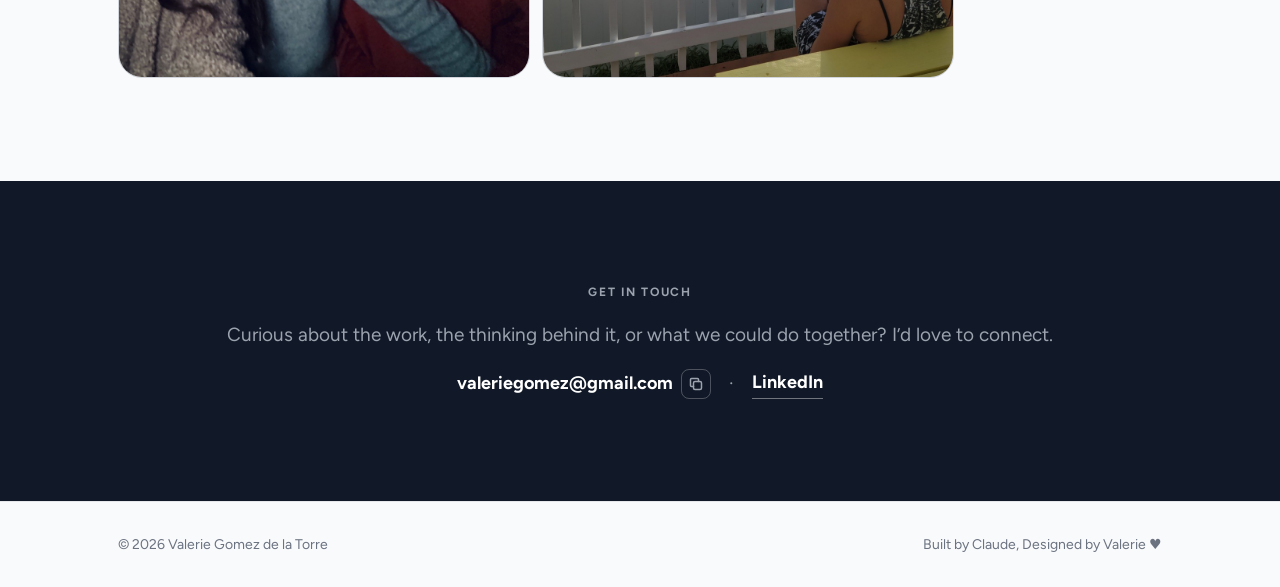
==== commit 17ed328f: "Capitalize Designed in the footer credit Co-Authored-By: Claude Sonnet 5 <noreply@anthropic.com>" ====
--- a/about.html
+++ b/about.html
@@ -79,7 +79,7 @@
   <footer class="site-footer">
     <div class="wrap">
       <span>&copy; 2026 Valerie Gomez de la Torre</span>
-      <span>Built by Claude, designed by Valerie &hearts;</span>
+      <span>Built by Claude, Designed by Valerie &hearts;</span>
     </div>
   </footer>
 
